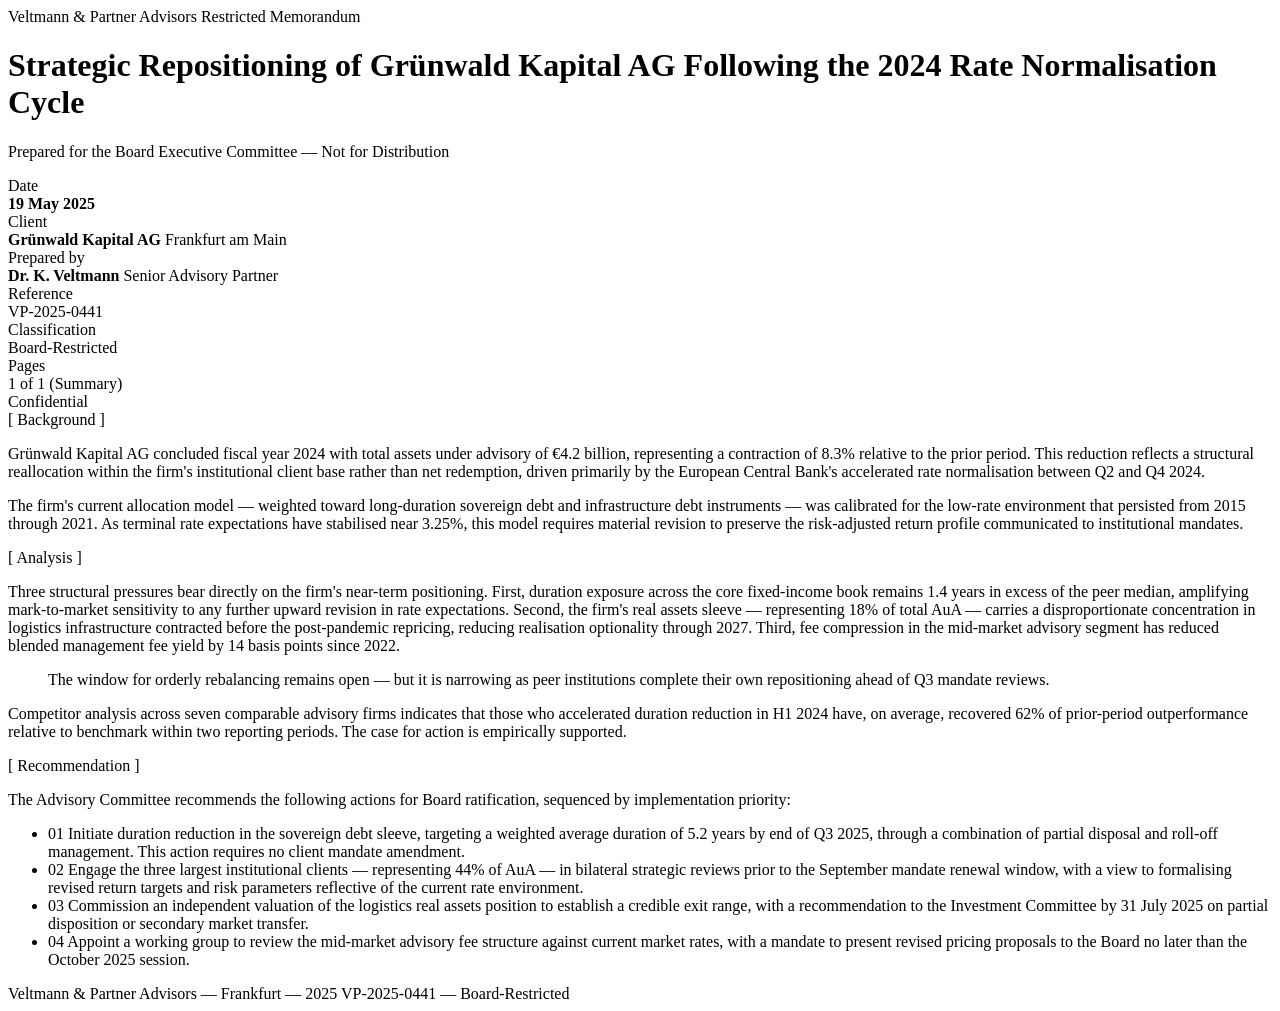
==== index.html @ 774fd605 "contend sample added" ====
<!doctype html>
<html lang="en">
  <head>
    <meta charset="UTF-8" />
    <meta name="viewport" content="width=device-width, initial-scale=1.0" />
    <title>Memorandum — Veltmann & Partner</title>
    <link rel="preconnect" href="https://fonts.googleapis.com" />
    <link rel="preconnect" href="https://fonts.gstatic.com" crossorigin />
    <link
      href="https://fonts.googleapis.com/css2?family=Playfair+Display:wght@400;500&family=Inter:wght@300;400;500&display=swap"
      rel="stylesheet"
    />
    <link rel="stylesheet" href="style.css" />
  </head>
  <body>
    <header>
      <span>Veltmann &amp; Partner Advisors</span>
      <span>Restricted Memorandum</span>
    </header>

    <div class="title-block">
      <h1>
        Strategic Repositioning of Grünwald Kapital AG Following the 2024 Rate
        Normalisation Cycle
      </h1>
      <p class="subtitle">
        Prepared for the Board Executive Committee &mdash; Not for Distribution
      </p>
    </div>

    <div class="body">
      <aside>
        <div class="meta">
          <div class="meta-label">Date</div>
          <div class="meta-value"><strong>19 May 2025</strong></div>
        </div>
        <div class="meta">
          <div class="meta-label">Client</div>
          <div class="meta-value">
            <strong>Grünwald Kapital AG</strong>
            Frankfurt am Main
          </div>
        </div>
        <div class="meta">
          <div class="meta-label">Prepared by</div>
          <div class="meta-value">
            <strong>Dr. K. Veltmann</strong>
            Senior Advisory Partner
          </div>
        </div>
        <div class="meta">
          <div class="meta-label">Reference</div>
          <div class="meta-value">VP-2025-0441</div>
        </div>
        <div class="meta">
          <div class="meta-label">Classification</div>
          <div class="meta-value">Board-Restricted</div>
        </div>
        <div class="meta">
          <div class="meta-label">Pages</div>
          <div class="meta-value">1 of 1 (Summary)</div>
        </div>
        <div class="badge">Confidential</div>
      </aside>

      <main>
        <div class="section">
          <div class="section-title">[ Background ]</div>
          <p>
            Grünwald Kapital AG concluded fiscal year 2024 with total assets
            under advisory of €4.2 billion, representing a contraction of 8.3%
            relative to the prior period. This reduction reflects a structural
            reallocation within the firm's institutional client base rather than
            net redemption, driven primarily by the European Central Bank's
            accelerated rate normalisation between Q2 and Q4 2024.
          </p>
          <p>
            The firm's current allocation model — weighted toward long-duration
            sovereign debt and infrastructure debt instruments — was calibrated
            for the low-rate environment that persisted from 2015 through 2021.
            As terminal rate expectations have stabilised near 3.25%, this model
            requires material revision to preserve the risk-adjusted return
            profile communicated to institutional mandates.
          </p>
        </div>

        <div class="section">
          <div class="section-title">[ Analysis ]</div>
          <p>
            Three structural pressures bear directly on the firm's near-term
            positioning. First, duration exposure across the core fixed-income
            book remains 1.4 years in excess of the peer median, amplifying
            mark-to-market sensitivity to any further upward revision in rate
            expectations. Second, the firm's real assets sleeve — representing
            18% of total AuA — carries a disproportionate concentration in
            logistics infrastructure contracted before the post-pandemic
            repricing, reducing realisation optionality through 2027. Third, fee
            compression in the mid-market advisory segment has reduced blended
            management fee yield by 14 basis points since 2022.
          </p>
          <blockquote>
            The window for orderly rebalancing remains open — but it is
            narrowing as peer institutions complete their own repositioning
            ahead of Q3 mandate reviews.
          </blockquote>
          <p>
            Competitor analysis across seven comparable advisory firms indicates
            that those who accelerated duration reduction in H1 2024 have, on
            average, recovered 62% of prior-period outperformance relative to
            benchmark within two reporting periods. The case for action is
            empirically supported.
          </p>
        </div>

        <div class="section">
          <div class="section-title">[ Recommendation ]</div>
          <p>
            The Advisory Committee recommends the following actions for Board
            ratification, sequenced by implementation priority:
          </p>
          <ul>
            <li>
              <span class="num">01</span>
              <span
                >Initiate duration reduction in the sovereign debt sleeve,
                targeting a weighted average duration of 5.2 years by end of Q3
                2025, through a combination of partial disposal and roll-off
                management. This action requires no client mandate
                amendment.</span
              >
            </li>
            <li>
              <span class="num">02</span>
              <span
                >Engage the three largest institutional clients — representing
                44% of AuA — in bilateral strategic reviews prior to the
                September mandate renewal window, with a view to formalising
                revised return targets and risk parameters reflective of the
                current rate environment.</span
              >
            </li>
            <li>
              <span class="num">03</span>
              <span
                >Commission an independent valuation of the logistics real
                assets position to establish a credible exit range, with a
                recommendation to the Investment Committee by 31 July 2025 on
                partial disposition or secondary market transfer.</span
              >
            </li>
            <li>
              <span class="num">04</span>
              <span
                >Appoint a working group to review the mid-market advisory fee
                structure against current market rates, with a mandate to
                present revised pricing proposals to the Board no later than the
                October 2025 session.</span
              >
            </li>
          </ul>
        </div>
      </main>
    </div>

    <footer>
      <span
        >Veltmann &amp; Partner Advisors &mdash; Frankfurt &mdash; 2025</span
      >
      <span>VP-2025-0441 &mdash; Board-Restricted</span>
    </footer>
  </body>
</html>
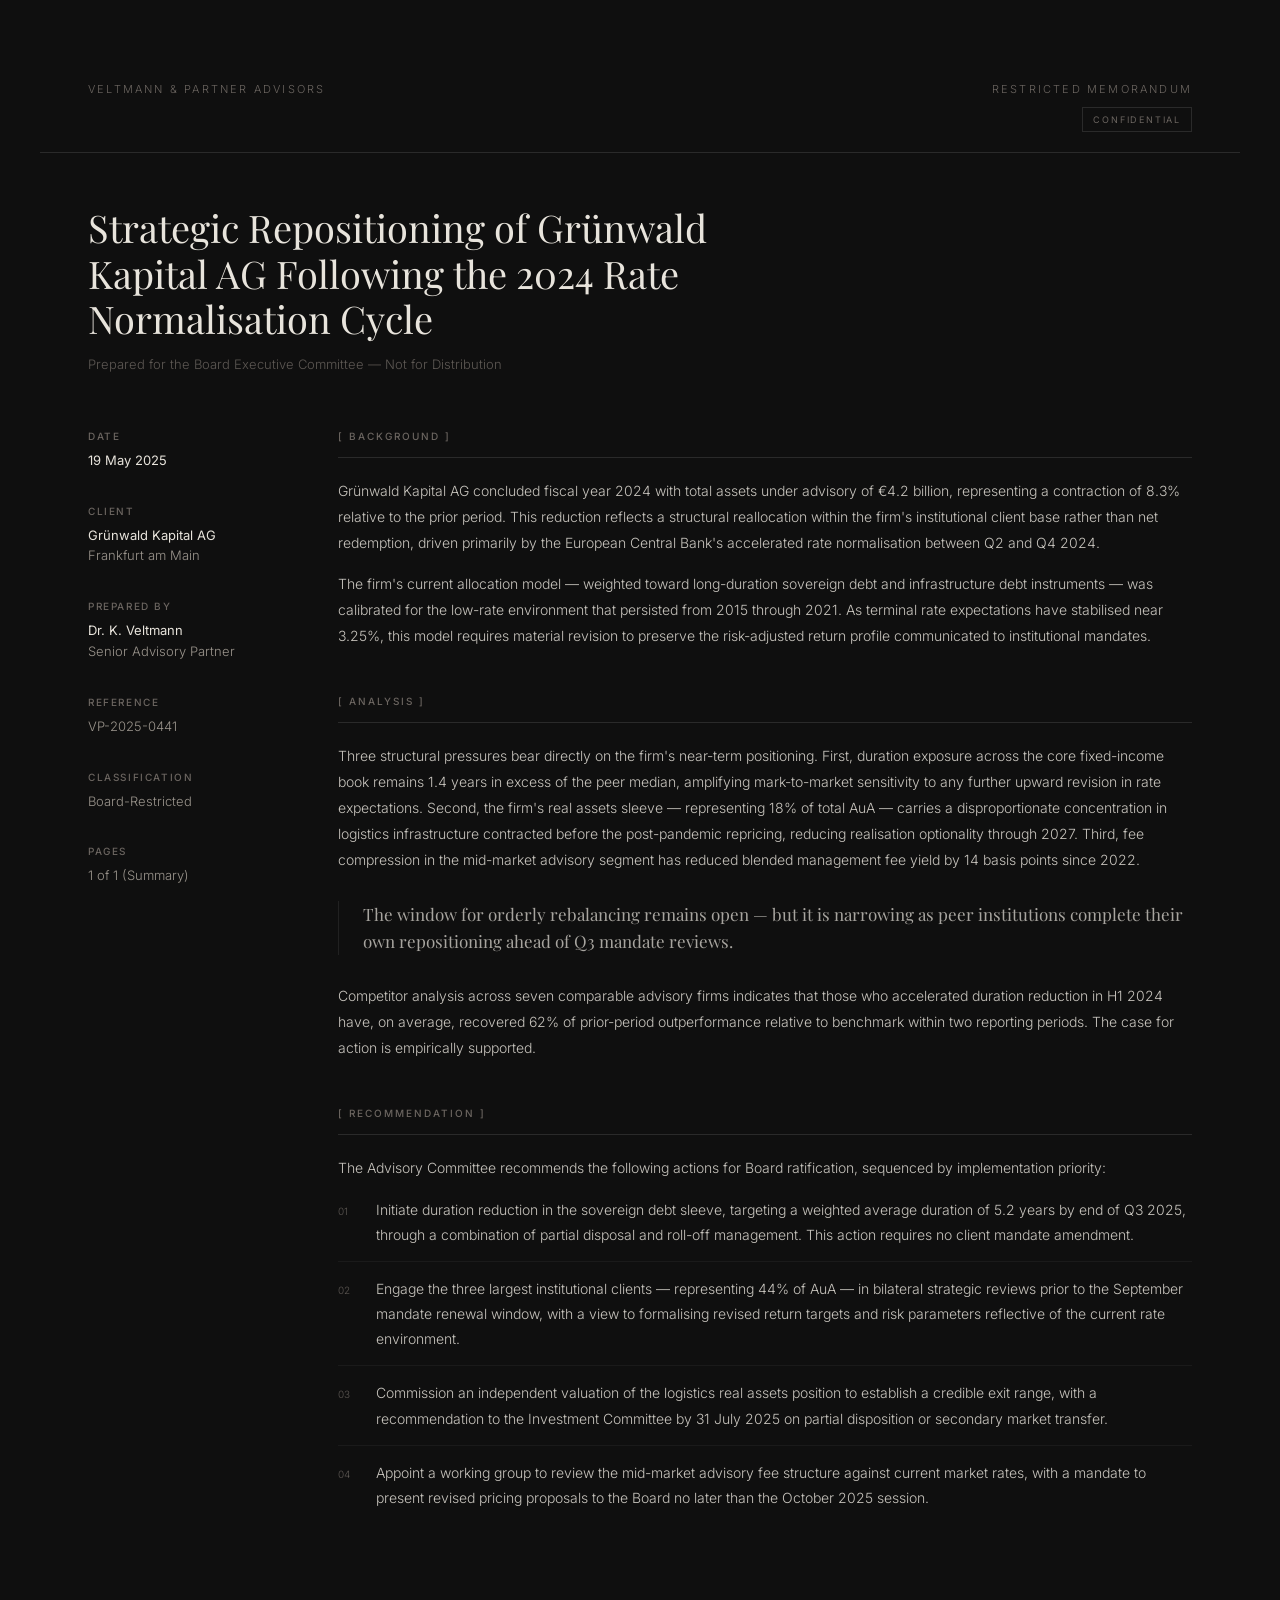
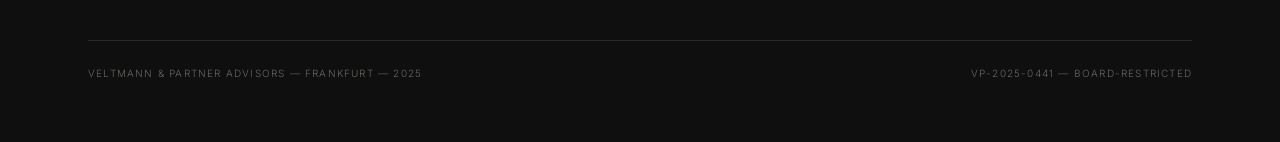
==== commit f05a63ba: "confidential badge in moved to header. placed correctly" ====
--- a/index.html
+++ b/index.html
@@ -15,7 +15,10 @@
   <body>
     <header>
       <span>Veltmann &amp; Partner Advisors</span>
-      <span>Restricted Memorandum</span>
+      <div class="header-right">
+        <span>Restricted Memorandum</span>
+        <div class="badge">Confidential</div>
+      </div>
     </header>
 
     <div class="title-block">
@@ -60,7 +63,6 @@
           <div class="meta-label">Pages</div>
           <div class="meta-value">1 of 1 (Summary)</div>
         </div>
-        <div class="badge">Confidential</div>
       </aside>
 
       <main>
--- a/style.css
+++ b/style.css
@@ -0,0 +1,199 @@
+*, *::before, *::after {
+  box-sizing: border-box;
+  margin: 0;
+  padding: 0;
+}
+
+html {
+  background: #0f0f0f;
+  color: #e8e4dc;
+  font-family: 'Inter', sans-serif;
+  font-size: 15px;
+  line-height: 1.7;
+}
+
+body {
+  max-width: 1200px;
+  margin: 0 auto;
+  padding: 60px 48px;
+}
+
+header {
+  position: sticky;
+  top: 0;
+  background: #0f0f0f;
+  z-index: 10;
+  display: flex;
+  justify-content: space-between;
+  border-bottom: 1px solid #2a2a2a;
+  padding: 20px 48px;       
+  margin: 0 -48px;          
+  margin-bottom: 52px;
+  
+}
+
+header span {
+  font-size: 11px;
+  font-weight: 300;
+  letter-spacing: 0.2em;
+  text-transform: uppercase;
+  color: #6b6560;
+}
+
+.header-right {
+  display: flex;
+  flex-direction: column;
+  align-items: flex-end;
+  gap: 8px;
+}
+
+.title-block {
+  margin-top: 28px;
+  margin-bottom: 52px;
+}
+
+h1 {
+  font-family: 'Playfair Display', serif;
+  font-size: 38px;
+  font-weight: 400;
+  line-height: 1.2;
+  max-width: 680px;
+  margin-bottom: 10px;
+}
+
+.subtitle {
+  font-size: 13px;
+  font-weight: 300;
+  color: #6b6560;
+}
+
+.body {
+  display: grid;
+  grid-template-columns: 190px 1fr;
+  gap: 0 60px;
+}
+
+aside .meta {
+  margin-bottom: 32px;
+}
+
+aside .meta-label {
+  font-size: 10px;
+  font-weight: 500;
+  letter-spacing: 0.16em;
+  text-transform: uppercase;
+  color: #6b6560;
+  margin-bottom: 5px;
+}
+
+aside .meta-value {
+  font-size: 13px;
+  font-weight: 300;
+  color: #9a948c;
+  line-height: 1.6;
+}
+
+aside .meta-value strong {
+  display: block;
+  font-weight: 400;
+  color: #e8e4dc;
+}
+
+.badge {
+  display: inline-block;
+  border: 1px solid #2a2a2a;
+  color: #6b6560;
+  font-size: 9px;
+  letter-spacing: 0.2em;
+  text-transform: uppercase;
+  padding: 4px 10px;
+}
+
+.section {
+  margin-bottom: 44px;
+}
+
+.section-title {
+  font-size: 10px;
+  font-weight: 500;
+  letter-spacing: 0.2em;
+  text-transform: uppercase;
+  color: #6b6560;
+  border-bottom: 1px solid #2a2a2a;
+  padding-bottom: 12px;
+  margin-bottom: 20px;
+}
+
+p {
+  font-size: 14px;
+  font-weight: 300;
+  line-height: 1.85;
+  color: #e8e4dc;
+  opacity: 0.85;
+  margin-bottom: 16px;
+}
+
+p:last-child {
+  margin-bottom: 0;
+}
+
+blockquote {
+  border-left: 1px solid #2a2a2a;
+  padding-left: 24px;
+  margin: 28px 0;
+  font-family: 'Playfair Display', serif;
+  font-size: 17px;
+  line-height: 1.6;
+  opacity: 0.7;
+}
+
+ul {
+  list-style: none;
+  margin-top: 4px;
+}
+
+ul li {
+  display: grid;
+  grid-template-columns: 24px 1fr;
+  gap: 0 14px;
+  font-size: 14px;
+  font-weight: 300;
+  line-height: 1.8;
+  opacity: 0.85;
+  padding-bottom: 14px;
+  margin-bottom: 14px;
+  border-bottom: 1px solid #1c1c1c;
+}
+
+ul li:last-child {
+  border-bottom: none;
+}
+
+ul li .num {
+  font-size: 10px;
+  color: #6b6560;
+  padding-top: 5px;
+}
+
+footer {
+  margin-top: 72px;
+  padding-top: 24px;
+  border-top: 1px solid #2a2a2a;
+  display: flex;
+  justify-content: space-between;
+}
+
+footer span {
+  font-size: 10px;
+  font-weight: 300;
+  letter-spacing: 0.12em;
+  text-transform: uppercase;
+  color: #6b6560;
+}
+
+@media (max-width: 680px) {
+  body { padding: 32px 20px; }
+  .body { grid-template-columns: 1fr; }
+  aside { margin-bottom: 40px; }
+  h1 { font-size: 28px; }
+}
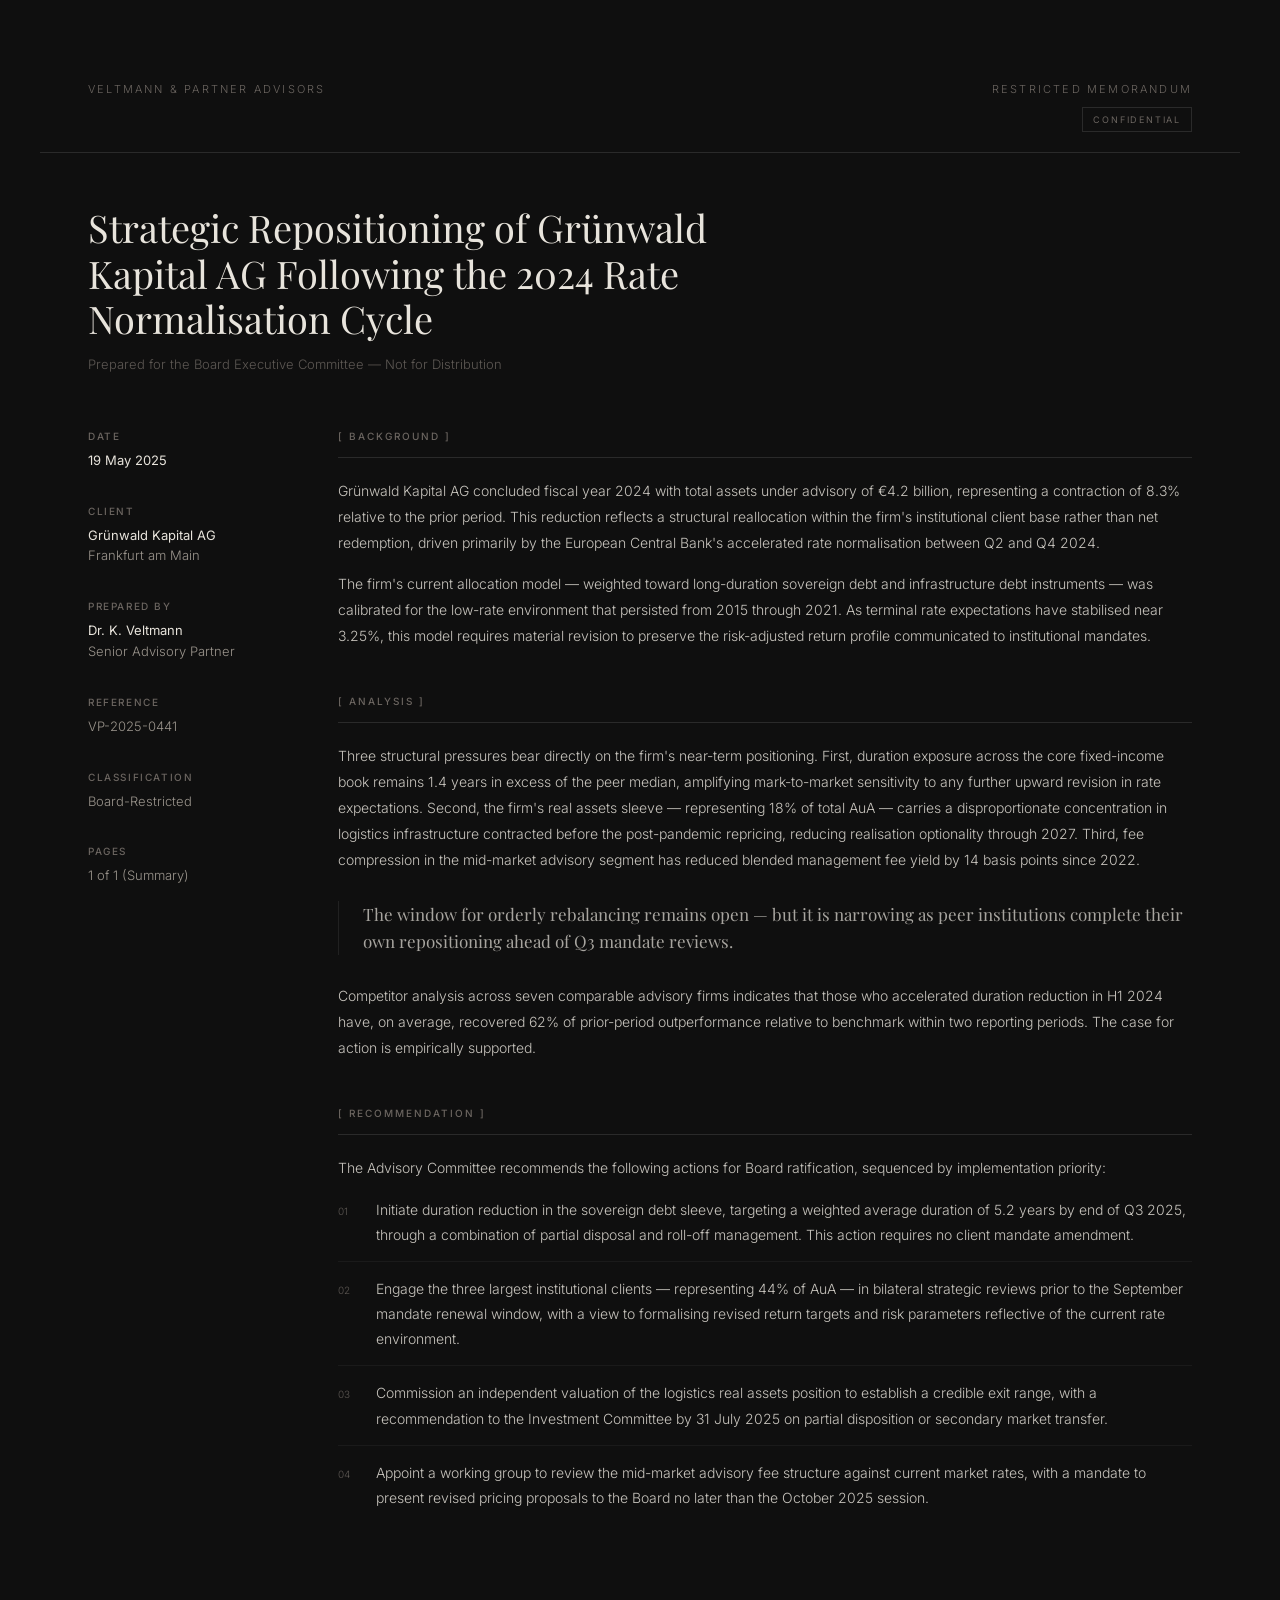
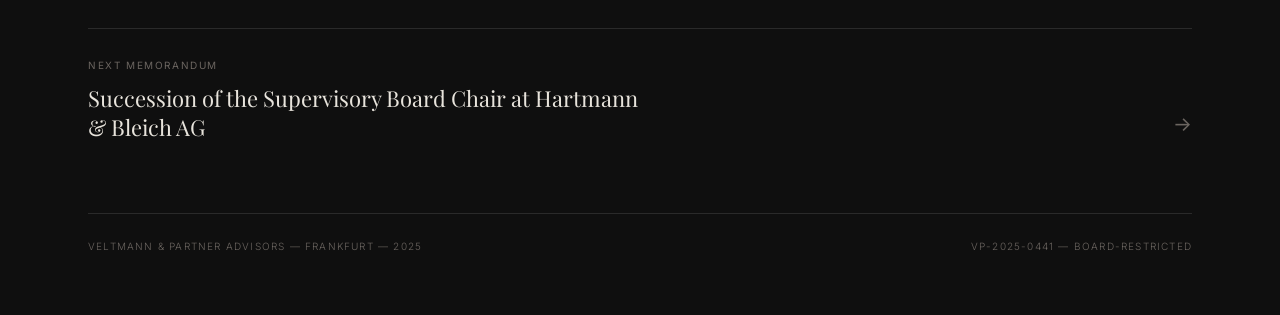
==== commit 3ccfdd3e: "added second bride to index" ====
--- a/index.html
+++ b/index.html
@@ -164,6 +164,19 @@
       </main>
     </div>
 
+    <div class="next-memo">
+      <a href="succession.html">
+        <div>
+          <div class="next-label">Next Memorandum</div>
+          <h2>
+            Succession of the Supervisory Board Chair at Hartmann &amp; Bleich
+            AG
+          </h2>
+        </div>
+        <span class="arrow">→</span>
+      </a>
+    </div>
+
     <footer>
       <span
         >Veltmann &amp; Partner Advisors &mdash; Frankfurt &mdash; 2025</span
--- a/style.css
+++ b/style.css
@@ -190,6 +190,51 @@
   text-transform: uppercase;
   color: #6b6560;
 }
+.header-right {
+  display: flex;
+  flex-direction: column;
+  align-items: flex-end;
+  gap: 8px;
+}
+
+.next-memo {
+  margin-top: 60px;
+  padding-top: 28px;
+  border-top: 1px solid #2a2a2a;
+}
+
+.next-memo a {
+  text-decoration: none;
+  color: inherit;
+  display: flex;
+  justify-content: space-between;
+  align-items: flex-end;
+}
+
+.next-memo a:hover h2 {
+  opacity: 0.7;
+}
+
+.next-memo .next-label {
+  font-size: 10px;
+  letter-spacing: 0.16em;
+  text-transform: uppercase;
+  color: #6b6560;
+  margin-bottom: 10px;
+}
+
+.next-memo h2 {
+  font-family: 'Playfair Display', serif;
+  font-size: 22px;
+  font-weight: 400;
+  max-width: 560px;
+  line-height: 1.3;
+}
+
+.next-memo .arrow {
+  font-size: 20px;
+  color: #6b6560;
+}
 
 @media (max-width: 680px) {
   body { padding: 32px 20px; }
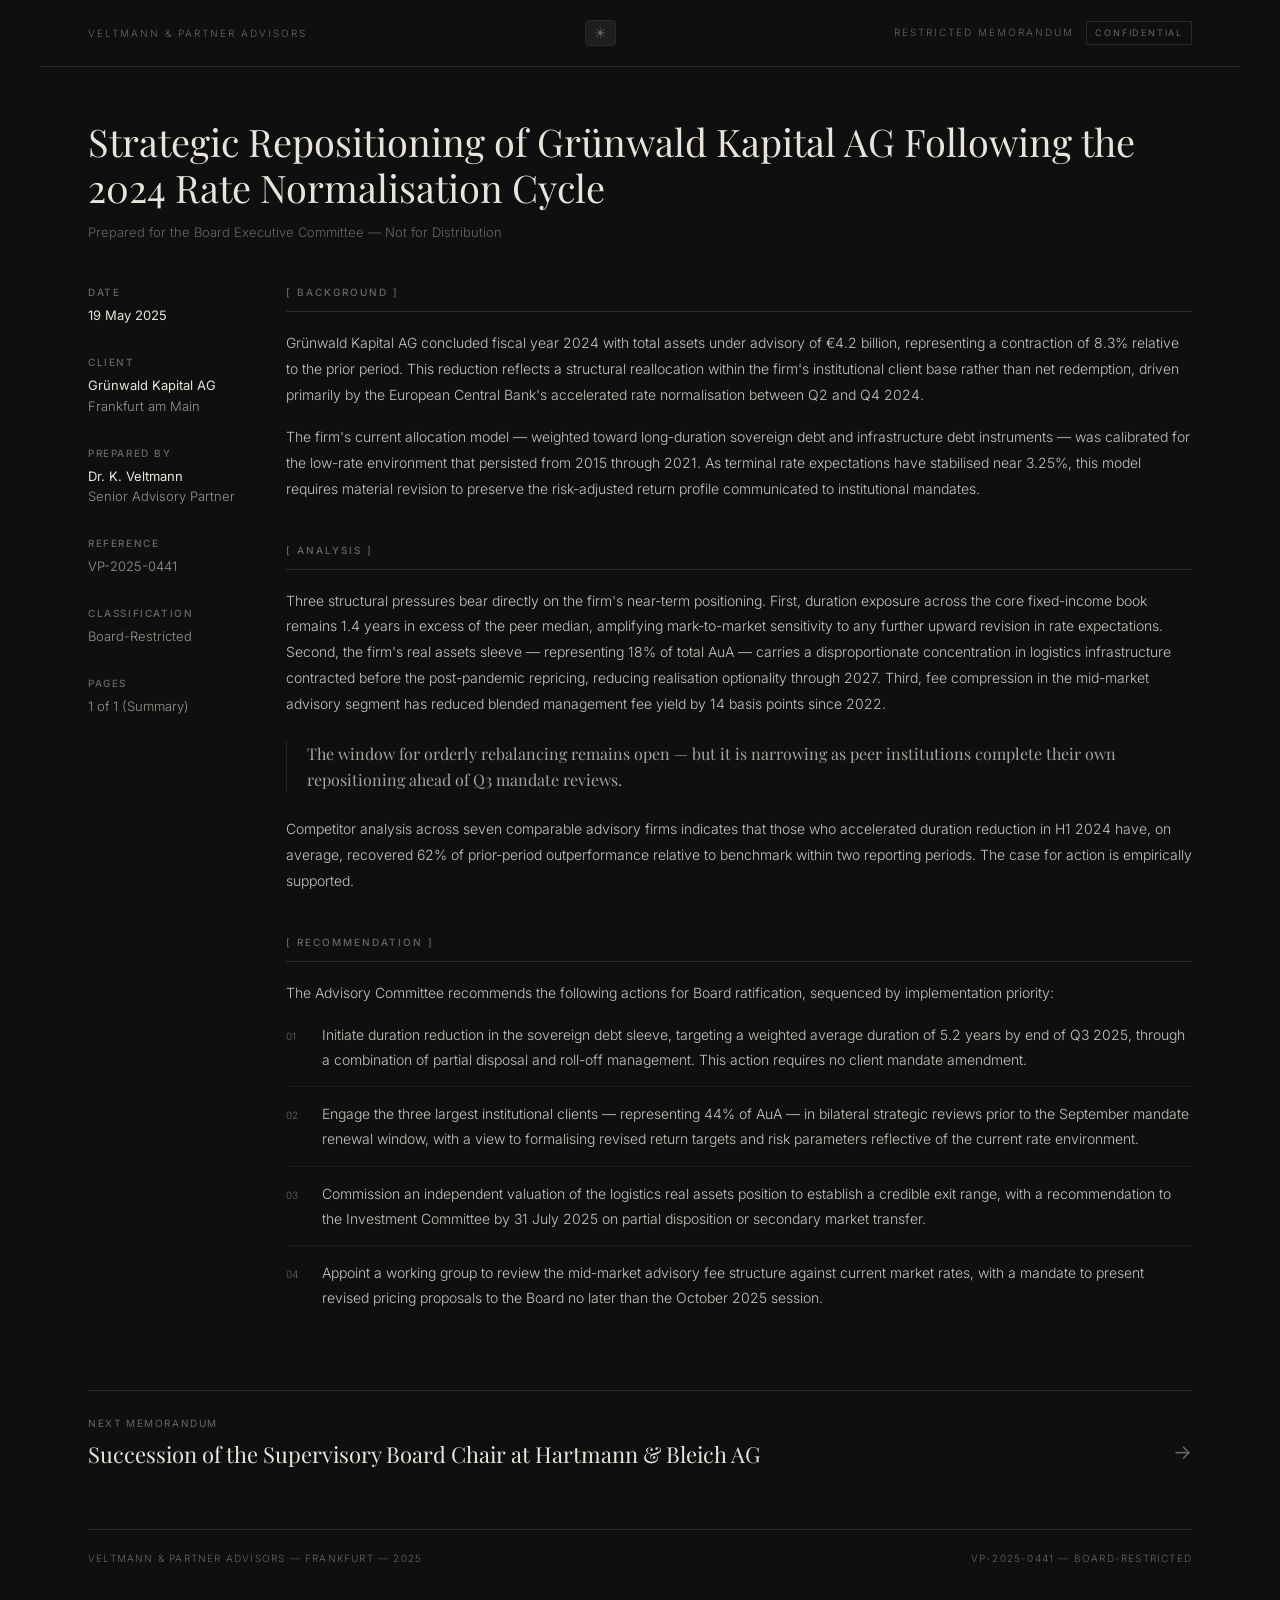
==== commit 11d7b982: "mobile responsive and light mode added" ====
--- a/index.html
+++ b/index.html
@@ -15,6 +15,7 @@
   <body>
     <header>
       <span>Veltmann &amp; Partner Advisors</span>
+      <button class="theme-toggle" id="toggle" aria-label="Toggle theme">☀︎</button>
       <div class="header-right">
         <span>Restricted Memorandum</span>
         <div class="badge">Confidential</div>
@@ -183,5 +184,18 @@
       >
       <span>VP-2025-0441 &mdash; Board-Restricted</span>
     </footer>
-  </body>
-</html>
+    <script>
+    const toggle = document.getElementById("toggle");
+    const root = document.documentElement;
+    const saved = localStorage.getItem("theme") || "dark";
+    root.dataset.theme = saved;
+    toggle.textContent = saved === "light" ? "☽" : "☀︎";
+    toggle.addEventListener("click", () => {
+      const next = root.dataset.theme === "light" ? "dark" : "light";
+      root.dataset.theme = next;
+      toggle.textContent = next === "light" ? "☽" : "☀︎";
+      localStorage.setItem("theme", next);
+    });
+  </script>
+</body>
+</html>
--- a/style.css
+++ b/style.css
@@ -1,80 +1,147 @@
-*, *::before, *::after {
+/* ─── Reset ─────────────────────────────────────────────────── */
+*,
+*::before,
+*::after {
   box-sizing: border-box;
   margin: 0;
   padding: 0;
 }
 
+/* ─── Tokens ─────────────────────────────────────────────────── */
+:root {
+  --bg: #0f0f0f;
+  --surface: #0f0f0f;
+  --text: #e8e4dc;
+  --muted: #6b6560;
+  --dim: #9a948c;
+  --rule: #2a2a2a;
+  --rule-soft: #1c1c1c;
+  --text-para: rgba(232, 228, 220, .85);
+  --toggle-bg: #1e1e1e;
+}
+
+[data-theme="light"] {
+  --bg: #f5f3ef;
+  --surface: #f5f3ef;
+  --text: #1a1816;
+  --muted: #7a7470;
+  --dim: #5a5450;
+  --rule: #d8d4cc;
+  --rule-soft: #e4e0d8;
+  --text-para: rgba(26, 24, 22, .82);
+  --toggle-bg: #e4e0d8;
+}
+
+/* ─── Base ───────────────────────────────────────────────────── */
 html {
-  background: #0f0f0f;
-  color: #e8e4dc;
+  background: var(--bg);
+  color: var(--text);
   font-family: 'Inter', sans-serif;
   font-size: 15px;
   line-height: 1.7;
+  transition: background .25s, color .25s;
 }
 
 body {
   max-width: 1200px;
   margin: 0 auto;
-  padding: 60px 48px;
-}
-
+  padding: 0 20px 60px;
+}
+
+/* ─── Header ─────────────────────────────────────────────────── */
 header {
   position: sticky;
   top: 0;
-  background: #0f0f0f;
+  background: var(--surface);
   z-index: 10;
   display: flex;
   justify-content: space-between;
-  border-bottom: 1px solid #2a2a2a;
-  padding: 20px 48px;       
-  margin: 0 -48px;          
-  margin-bottom: 52px;
-  
+  align-items: center;
+  border-bottom: 1px solid var(--rule);
+  padding: 16px 20px;
+  margin: 0 -20px 40px;
+  gap: 12px;
+  transition: background .25s, border-color .25s;
 }
 
 header span {
-  font-size: 11px;
+  font-size: 10px;
   font-weight: 300;
   letter-spacing: 0.2em;
   text-transform: uppercase;
-  color: #6b6560;
+  color: var(--muted);
+  white-space: nowrap;
 }
 
 .header-right {
   display: flex;
-  flex-direction: column;
-  align-items: flex-end;
-  gap: 8px;
-}
-
+  align-items: center;
+  gap: 12px;
+  flex-shrink: 0;
+}
+
+.badge {
+  display: inline-block;
+  border: 1px solid var(--rule);
+  color: var(--muted);
+  font-size: 9px;
+  letter-spacing: 0.2em;
+  text-transform: uppercase;
+  padding: 3px 8px;
+  white-space: nowrap;
+  transition: border-color .25s, color .25s;
+}
+
+/* ─── Theme toggle ───────────────────────────────────────────── */
+.theme-toggle {
+  background: var(--toggle-bg);
+  border: 1px solid var(--rule);
+  color: var(--muted);
+  cursor: pointer;
+  font-size: 14px;
+  line-height: 1;
+  padding: 5px 8px;
+  border-radius: 4px;
+  flex-shrink: 0;
+  transition: background .25s, border-color .25s;
+}
+
+.theme-toggle:hover {
+  color: var(--text);
+}
+
+/* ─── Title block ────────────────────────────────────────────── */
 .title-block {
-  margin-top: 28px;
-  margin-bottom: 52px;
+  margin-bottom: 40px;
 }
 
 h1 {
   font-family: 'Playfair Display', serif;
-  font-size: 38px;
+  font-size: clamp(24px, 5vw, 38px);
   font-weight: 400;
   line-height: 1.2;
-  max-width: 680px;
   margin-bottom: 10px;
+  color: var(--text);
 }
 
 .subtitle {
   font-size: 13px;
   font-weight: 300;
-  color: #6b6560;
-}
-
+  color: var(--muted);
+}
+
+/* ─── Body grid ──────────────────────────────────────────────── */
 .body {
   display: grid;
-  grid-template-columns: 190px 1fr;
-  gap: 0 60px;
-}
-
-aside .meta {
-  margin-bottom: 32px;
+  grid-template-columns: 1fr;
+  gap: 40px 0;
+}
+
+/* ─── Aside ──────────────────────────────────────────────────── */
+aside {
+  display: grid;
+  grid-template-columns: repeat(2, 1fr);
+  gap: 24px 32px;
 }
 
 aside .meta-label {
@@ -82,35 +149,31 @@
   font-weight: 500;
   letter-spacing: 0.16em;
   text-transform: uppercase;
-  color: #6b6560;
-  margin-bottom: 5px;
+  color: var(--muted);
+  margin-bottom: 4px;
 }
 
 aside .meta-value {
   font-size: 13px;
   font-weight: 300;
-  color: #9a948c;
+  color: var(--dim);
   line-height: 1.6;
+  transition: color .25s;
 }
 
 aside .meta-value strong {
   display: block;
   font-weight: 400;
-  color: #e8e4dc;
-}
-
-.badge {
-  display: inline-block;
-  border: 1px solid #2a2a2a;
-  color: #6b6560;
-  font-size: 9px;
-  letter-spacing: 0.2em;
-  text-transform: uppercase;
-  padding: 4px 10px;
-}
-
+  color: var(--text);
+}
+
+/* ─── Sections ───────────────────────────────────────────────── */
 .section {
-  margin-bottom: 44px;
+  margin-bottom: 40px;
+}
+
+.section:last-child {
+  margin-bottom: 0;
 }
 
 .section-title {
@@ -118,18 +181,18 @@
   font-weight: 500;
   letter-spacing: 0.2em;
   text-transform: uppercase;
-  color: #6b6560;
-  border-bottom: 1px solid #2a2a2a;
-  padding-bottom: 12px;
-  margin-bottom: 20px;
+  color: var(--muted);
+  border-bottom: 1px solid var(--rule);
+  padding-bottom: 10px;
+  margin-bottom: 18px;
+  transition: border-color .25s;
 }
 
 p {
   font-size: 14px;
   font-weight: 300;
   line-height: 1.85;
-  color: #e8e4dc;
-  opacity: 0.85;
+  color: var(--text-para);
   margin-bottom: 16px;
 }
 
@@ -138,15 +201,18 @@
 }
 
 blockquote {
-  border-left: 1px solid #2a2a2a;
-  padding-left: 24px;
-  margin: 28px 0;
+  border-left: 1px solid var(--rule);
+  padding-left: 20px;
+  margin: 24px 0;
   font-family: 'Playfair Display', serif;
-  font-size: 17px;
+  font-size: 16px;
   line-height: 1.6;
+  color: var(--text);
   opacity: 0.7;
-}
-
+  transition: border-color .25s;
+}
+
+/* ─── List (recommendations) ─────────────────────────────────── */
 ul {
   list-style: none;
   margin-top: 4px;
@@ -155,14 +221,15 @@
 ul li {
   display: grid;
   grid-template-columns: 24px 1fr;
-  gap: 0 14px;
+  gap: 0 12px;
   font-size: 14px;
   font-weight: 300;
   line-height: 1.8;
-  opacity: 0.85;
+  color: var(--text-para);
   padding-bottom: 14px;
   margin-bottom: 14px;
-  border-bottom: 1px solid #1c1c1c;
+  border-bottom: 1px solid var(--rule-soft);
+  transition: border-color .25s;
 }
 
 ul li:last-child {
@@ -171,36 +238,35 @@
 
 ul li .num {
   font-size: 10px;
-  color: #6b6560;
+  color: var(--muted);
   padding-top: 5px;
 }
 
-footer {
-  margin-top: 72px;
+/* ─── Back link ──────────────────────────────────────────────── */
+.back-link {
+  display: inline-block;
+  font-size: 10px;
+  font-weight: 400;
+  letter-spacing: 0.16em;
+  text-transform: uppercase;
+  color: var(--muted);
+  text-decoration: none;
+  margin-bottom: 36px;
+  border-bottom: 1px solid var(--rule);
+  padding-bottom: 2px;
+  transition: color .2s, border-color .25s;
+}
+
+.back-link:hover {
+  color: var(--text);
+}
+
+/* ─── Next memo ──────────────────────────────────────────────── */
+.next-memo {
+  margin-top: 52px;
   padding-top: 24px;
-  border-top: 1px solid #2a2a2a;
-  display: flex;
-  justify-content: space-between;
-}
-
-footer span {
-  font-size: 10px;
-  font-weight: 300;
-  letter-spacing: 0.12em;
-  text-transform: uppercase;
-  color: #6b6560;
-}
-.header-right {
-  display: flex;
-  flex-direction: column;
-  align-items: flex-end;
-  gap: 8px;
-}
-
-.next-memo {
-  margin-top: 60px;
-  padding-top: 28px;
-  border-top: 1px solid #2a2a2a;
+  border-top: 1px solid var(--rule);
+  transition: border-color .25s;
 }
 
 .next-memo a {
@@ -209,6 +275,7 @@
   display: flex;
   justify-content: space-between;
   align-items: flex-end;
+  gap: 16px;
 }
 
 .next-memo a:hover h2 {
@@ -219,26 +286,237 @@
   font-size: 10px;
   letter-spacing: 0.16em;
   text-transform: uppercase;
-  color: #6b6560;
-  margin-bottom: 10px;
+  color: var(--muted);
+  margin-bottom: 8px;
 }
 
 .next-memo h2 {
   font-family: 'Playfair Display', serif;
-  font-size: 22px;
+  font-size: clamp(18px, 3vw, 22px);
   font-weight: 400;
-  max-width: 560px;
   line-height: 1.3;
+  color: var(--text);
 }
 
 .next-memo .arrow {
   font-size: 20px;
-  color: #6b6560;
-}
-
-@media (max-width: 680px) {
-  body { padding: 32px 20px; }
-  .body { grid-template-columns: 1fr; }
-  aside { margin-bottom: 40px; }
-  h1 { font-size: 28px; }
+  color: var(--muted);
+  flex-shrink: 0;
+}
+
+/* ─── Footer ─────────────────────────────────────────────────── */
+footer {
+  margin-top: 60px;
+  padding-top: 20px;
+  border-top: 1px solid var(--rule);
+  display: flex;
+  flex-direction: column;
+  gap: 6px;
+  transition: border-color .25s;
+}
+
+footer span {
+  font-size: 10px;
+  font-weight: 300;
+  letter-spacing: 0.12em;
+  text-transform: uppercase;
+  color: var(--muted);
+}
+
+/* ─── Succession page specifics ──────────────────────────────── */
+.candidate {
+  border-top: 1px solid var(--rule);
+  padding: 24px 0;
+  transition: border-color .25s;
+}
+
+.candidate:last-child {
+  border-bottom: 1px solid var(--rule);
+}
+
+.candidate-name {
+  font-family: "Playfair Display", serif;
+  font-size: 20px;
+  font-weight: 400;
+  margin-bottom: 4px;
+  color: var(--text);
+}
+
+.candidate-title {
+  font-size: 11px;
+  font-weight: 300;
+  letter-spacing: 0.14em;
+  text-transform: uppercase;
+  color: var(--muted);
+  margin-bottom: 14px;
+}
+
+.candidate-meta {
+  display: flex;
+  flex-wrap: wrap;
+  gap: 20px 28px;
+  margin-bottom: 14px;
+}
+
+.candidate-meta span {
+  font-size: 11px;
+  font-weight: 300;
+  color: var(--muted);
+  letter-spacing: 0.08em;
+}
+
+.candidate-meta span strong {
+  display: block;
+  font-size: 13px;
+  font-weight: 400;
+  color: var(--text);
+  letter-spacing: 0;
+  margin-bottom: 2px;
+}
+
+.verdict {
+  display: inline-block;
+  font-size: 9px;
+  font-weight: 500;
+  letter-spacing: 0.2em;
+  text-transform: uppercase;
+  padding: 3px 10px;
+  margin-top: 12px;
+}
+
+.verdict.recommended {
+  border: 1px solid var(--text);
+  color: var(--text);
+}
+
+.verdict.reserve {
+  border: 1px solid var(--rule);
+  color: var(--muted);
+}
+
+.timeline {
+  margin-top: 4px;
+}
+
+.timeline-row {
+  display: grid;
+  grid-template-columns: 110px 1fr;
+  gap: 0 20px;
+  padding: 11px 0;
+  border-bottom: 1px solid var(--rule-soft);
+  font-size: 13px;
+  font-weight: 300;
+  color: var(--text-para);
+  transition: border-color .25s;
+}
+
+.timeline-row:last-child {
+  border-bottom: none;
+}
+
+.timeline-date {
+  color: var(--muted);
+  font-size: 11px;
+  letter-spacing: 0.06em;
+  padding-top: 2px;
+  white-space: nowrap;
+}
+
+.outgoing {
+  font-family: "Playfair Display", serif;
+  font-size: 18px;
+  font-style: italic;
+  color: var(--text);
+  opacity: 0.6;
+  margin-bottom: 16px;
+  line-height: 1.4;
+}
+
+/* ─── Tablet ─────────────────────────────────────────────────── */
+@media (min-width: 600px) {
+  body {
+    padding: 0 40px 72px;
+  }
+
+  header {
+    padding: 18px 40px;
+    margin: 0 -40px 48px;
+  }
+
+  aside {
+    grid-template-columns: repeat(3, 1fr);
+  }
+
+  footer {
+    flex-direction: row;
+    justify-content: space-between;
+  }
+}
+
+/* ─── Desktop ────────────────────────────────────────────────── */
+@media (min-width: 900px) {
+  body {
+    padding: 0 48px 80px;
+  }
+
+  header {
+    padding: 20px 48px;
+    margin: 0 -48px 52px;
+  }
+
+  .body {
+    grid-template-columns: 150px 1fr;
+    gap: 0 48px;
+  }
+
+  aside {
+    display: block;
+  }
+
+  aside .meta {
+    margin-bottom: 28px;
+  }
+}
+
+/* ─── Print ──────────────────────────────────────────────────── */
+@media print {
+  @page {
+    margin: 2cm 2.5cm;
+  }
+
+  :root {
+    --bg: #fff;
+    --surface: #fff;
+    --text: #000;
+    --muted: #444;
+    --dim: #333;
+    --rule: #ccc;
+    --rule-soft: #eee;
+    --text-para: #000;
+  }
+
+  header {
+    position: static;
+    padding: 0 0 16px;
+    margin: 0 0 32px;
+  }
+
+  body {
+    max-width: 100%;
+    padding: 0;
+  }
+
+  .next-memo,
+  .back-link,
+  .theme-toggle {
+    display: none;
+  }
+
+  footer {
+    margin-top: 40px;
+  }
+
+  blockquote {
+    break-inside: avoid;
+  }
 }
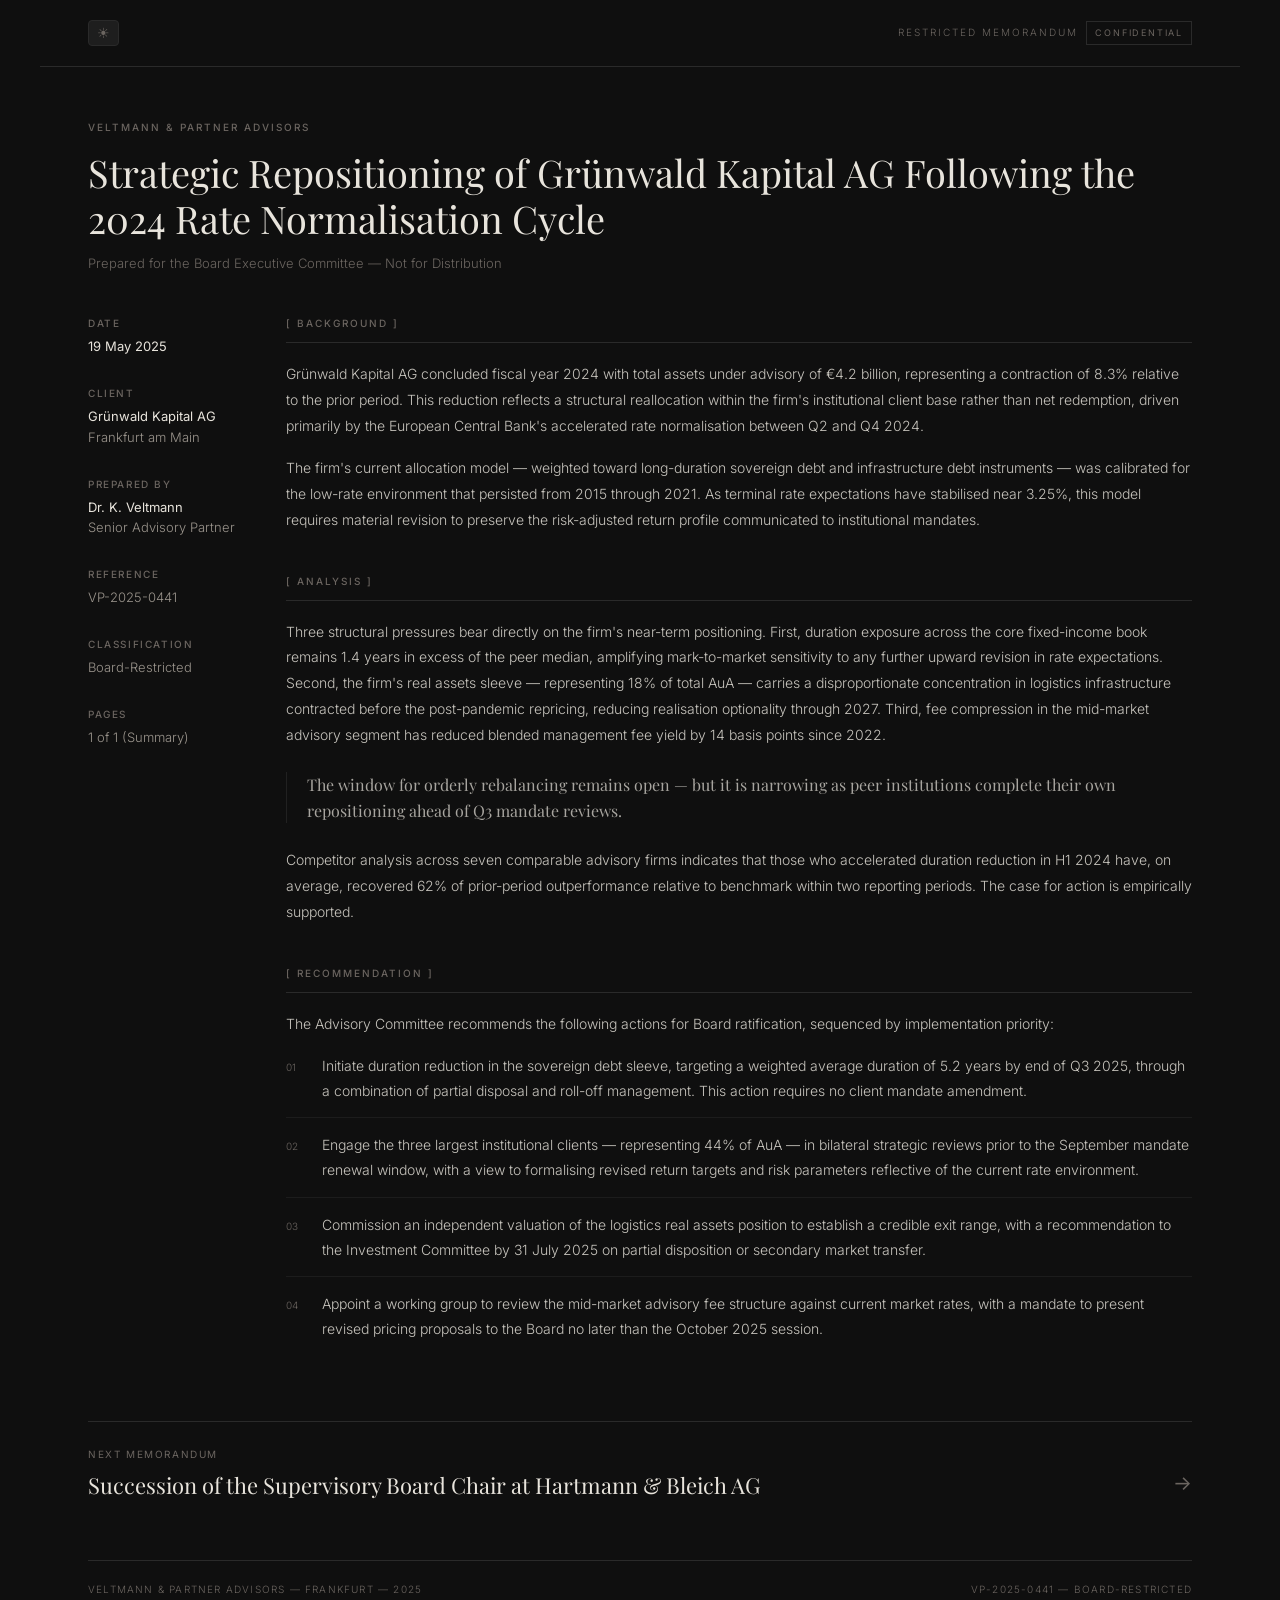
==== commit 48acfc1a: "nav title of the company name removed" ====
--- a/index.html
+++ b/index.html
@@ -14,8 +14,9 @@
   </head>
   <body>
     <header>
-      <span>Veltmann &amp; Partner Advisors</span>
-      <button class="theme-toggle" id="toggle" aria-label="Toggle theme">☀︎</button>
+      <button class="theme-toggle" id="toggle" aria-label="Toggle theme">
+        ☀︎
+      </button>
       <div class="header-right">
         <span>Restricted Memorandum</span>
         <div class="badge">Confidential</div>
@@ -23,6 +24,7 @@
     </header>
 
     <div class="title-block">
+      <div class="firm-name">Veltmann &amp; Partner Advisors</div>
       <h1>
         Strategic Repositioning of Grünwald Kapital AG Following the 2024 Rate
         Normalisation Cycle
@@ -185,17 +187,17 @@
       <span>VP-2025-0441 &mdash; Board-Restricted</span>
     </footer>
     <script>
-    const toggle = document.getElementById("toggle");
-    const root = document.documentElement;
-    const saved = localStorage.getItem("theme") || "dark";
-    root.dataset.theme = saved;
-    toggle.textContent = saved === "light" ? "☽" : "☀︎";
-    toggle.addEventListener("click", () => {
-      const next = root.dataset.theme === "light" ? "dark" : "light";
-      root.dataset.theme = next;
-      toggle.textContent = next === "light" ? "☽" : "☀︎";
-      localStorage.setItem("theme", next);
-    });
-  </script>
-</body>
-</html>+      const toggle = document.getElementById("toggle");
+      const root = document.documentElement;
+      const saved = localStorage.getItem("theme") || "dark";
+      root.dataset.theme = saved;
+      toggle.textContent = saved === "light" ? "☽" : "☀︎";
+      toggle.addEventListener("click", () => {
+        const next = root.dataset.theme === "light" ? "dark" : "light";
+        root.dataset.theme = next;
+        toggle.textContent = next === "light" ? "☽" : "☀︎";
+        localStorage.setItem("theme", next);
+      });
+    </script>
+  </body>
+</html>
--- a/style.css
+++ b/style.css
@@ -1,38 +1,31 @@
-/* ─── Reset ─────────────────────────────────────────────────── */
-*,
-*::before,
-*::after {
+*, *::before, *::after {
   box-sizing: border-box;
   margin: 0;
   padding: 0;
 }
 
-/* ─── Tokens ─────────────────────────────────────────────────── */
 :root {
   --bg: #0f0f0f;
-  --surface: #0f0f0f;
   --text: #e8e4dc;
   --muted: #6b6560;
   --dim: #9a948c;
   --rule: #2a2a2a;
-  --rule-soft: #1c1c1c;
-  --text-para: rgba(232, 228, 220, .85);
+  --faint: #1c1c1c;
+  --para: rgba(232,228,220,.85);
   --toggle-bg: #1e1e1e;
 }
 
 [data-theme="light"] {
   --bg: #f5f3ef;
-  --surface: #f5f3ef;
   --text: #1a1816;
   --muted: #7a7470;
   --dim: #5a5450;
   --rule: #d8d4cc;
-  --rule-soft: #e4e0d8;
-  --text-para: rgba(26, 24, 22, .82);
+  --faint: #e4e0d8;
+  --para: rgba(26,24,22,.82);
   --toggle-bg: #e4e0d8;
 }
 
-/* ─── Base ───────────────────────────────────────────────────── */
 html {
   background: var(--bg);
   color: var(--text);
@@ -48,40 +41,41 @@
   padding: 0 20px 60px;
 }
 
-/* ─── Header ─────────────────────────────────────────────────── */
+/* header */
+
 header {
   position: sticky;
   top: 0;
-  background: var(--surface);
+  background: var(--bg);
   z-index: 10;
   display: flex;
   justify-content: space-between;
   align-items: center;
   border-bottom: 1px solid var(--rule);
-  padding: 16px 20px;
+  padding: 12px 20px;
   margin: 0 -20px 40px;
-  gap: 12px;
+  gap: 8px;
   transition: background .25s, border-color .25s;
-}
-
-header span {
-  font-size: 10px;
-  font-weight: 300;
-  letter-spacing: 0.2em;
-  text-transform: uppercase;
-  color: var(--muted);
-  white-space: nowrap;
+  min-width: 0;
 }
 
 .header-right {
   display: flex;
   align-items: center;
-  gap: 12px;
+  gap: 8px;
   flex-shrink: 0;
 }
 
+.header-right > span {
+  font-size: 10px;
+  font-weight: 300;
+  letter-spacing: 0.2em;
+  text-transform: uppercase;
+  color: var(--muted);
+  white-space: nowrap;
+}
+
 .badge {
-  display: inline-block;
   border: 1px solid var(--rule);
   color: var(--muted);
   font-size: 9px;
@@ -89,10 +83,8 @@
   text-transform: uppercase;
   padding: 3px 8px;
   white-space: nowrap;
-  transition: border-color .25s, color .25s;
-}
-
-/* ─── Theme toggle ───────────────────────────────────────────── */
+}
+
 .theme-toggle {
   background: var(--toggle-bg);
   border: 1px solid var(--rule);
@@ -110,7 +102,10 @@
   color: var(--text);
 }
 
-/* ─── Title block ────────────────────────────────────────────── */
+
+
+/* title */
+
 .title-block {
   margin-bottom: 40px;
 }
@@ -121,7 +116,6 @@
   font-weight: 400;
   line-height: 1.2;
   margin-bottom: 10px;
-  color: var(--text);
 }
 
 .subtitle {
@@ -130,18 +124,27 @@
   color: var(--muted);
 }
 
-/* ─── Body grid ──────────────────────────────────────────────── */
+.firm-name {
+  font-size: 10px;
+  font-weight: 500;
+  letter-spacing: 0.2em;
+  text-transform: uppercase;
+  color: var(--muted);
+  margin-bottom: 14px;
+}
+
+/* layout */
+
 .body {
   display: grid;
   grid-template-columns: 1fr;
   gap: 40px 0;
 }
 
-/* ─── Aside ──────────────────────────────────────────────────── */
 aside {
   display: grid;
   grid-template-columns: repeat(2, 1fr);
-  gap: 24px 32px;
+  gap: 20px 24px;
 }
 
 aside .meta-label {
@@ -158,7 +161,6 @@
   font-weight: 300;
   color: var(--dim);
   line-height: 1.6;
-  transition: color .25s;
 }
 
 aside .meta-value strong {
@@ -167,7 +169,8 @@
   color: var(--text);
 }
 
-/* ─── Sections ───────────────────────────────────────────────── */
+/* sections */
+
 .section {
   margin-bottom: 40px;
 }
@@ -185,14 +188,13 @@
   border-bottom: 1px solid var(--rule);
   padding-bottom: 10px;
   margin-bottom: 18px;
-  transition: border-color .25s;
 }
 
 p {
   font-size: 14px;
   font-weight: 300;
   line-height: 1.85;
-  color: var(--text-para);
+  color: var(--para);
   margin-bottom: 16px;
 }
 
@@ -207,12 +209,9 @@
   font-family: 'Playfair Display', serif;
   font-size: 16px;
   line-height: 1.6;
-  color: var(--text);
   opacity: 0.7;
-  transition: border-color .25s;
-}
-
-/* ─── List (recommendations) ─────────────────────────────────── */
+}
+
 ul {
   list-style: none;
   margin-top: 4px;
@@ -225,11 +224,10 @@
   font-size: 14px;
   font-weight: 300;
   line-height: 1.8;
-  color: var(--text-para);
+  color: var(--para);
   padding-bottom: 14px;
   margin-bottom: 14px;
-  border-bottom: 1px solid var(--rule-soft);
-  transition: border-color .25s;
+  border-bottom: 1px solid var(--faint);
 }
 
 ul li:last-child {
@@ -242,11 +240,11 @@
   padding-top: 5px;
 }
 
-/* ─── Back link ──────────────────────────────────────────────── */
+/* nav links */
+
 .back-link {
   display: inline-block;
   font-size: 10px;
-  font-weight: 400;
   letter-spacing: 0.16em;
   text-transform: uppercase;
   color: var(--muted);
@@ -254,19 +252,17 @@
   margin-bottom: 36px;
   border-bottom: 1px solid var(--rule);
   padding-bottom: 2px;
-  transition: color .2s, border-color .25s;
+  transition: color .2s;
 }
 
 .back-link:hover {
   color: var(--text);
 }
 
-/* ─── Next memo ──────────────────────────────────────────────── */
 .next-memo {
   margin-top: 52px;
   padding-top: 24px;
   border-top: 1px solid var(--rule);
-  transition: border-color .25s;
 }
 
 .next-memo a {
@@ -276,6 +272,7 @@
   justify-content: space-between;
   align-items: flex-end;
   gap: 16px;
+  flex-wrap: wrap;
 }
 
 .next-memo a:hover h2 {
@@ -295,7 +292,6 @@
   font-size: clamp(18px, 3vw, 22px);
   font-weight: 400;
   line-height: 1.3;
-  color: var(--text);
 }
 
 .next-memo .arrow {
@@ -304,7 +300,6 @@
   flex-shrink: 0;
 }
 
-/* ─── Footer ─────────────────────────────────────────────────── */
 footer {
   margin-top: 60px;
   padding-top: 20px;
@@ -312,7 +307,6 @@
   display: flex;
   flex-direction: column;
   gap: 6px;
-  transition: border-color .25s;
 }
 
 footer span {
@@ -323,11 +317,11 @@
   color: var(--muted);
 }
 
-/* ─── Succession page specifics ──────────────────────────────── */
+/* succession page */
+
 .candidate {
   border-top: 1px solid var(--rule);
   padding: 24px 0;
-  transition: border-color .25s;
 }
 
 .candidate:last-child {
@@ -339,7 +333,6 @@
   font-size: 20px;
   font-weight: 400;
   margin-bottom: 4px;
-  color: var(--text);
 }
 
 .candidate-title {
@@ -403,16 +396,13 @@
   grid-template-columns: 110px 1fr;
   gap: 0 20px;
   padding: 11px 0;
-  border-bottom: 1px solid var(--rule-soft);
+  border-bottom: 1px solid var(--faint);
   font-size: 13px;
   font-weight: 300;
-  color: var(--text-para);
-  transition: border-color .25s;
-}
-
-.timeline-row:last-child {
-  border-bottom: none;
-}
+  color: var(--para);
+}
+
+.timeline-row:last-child { border-bottom: none; }
 
 .timeline-date {
   color: var(--muted);
@@ -426,17 +416,28 @@
   font-family: "Playfair Display", serif;
   font-size: 18px;
   font-style: italic;
-  color: var(--text);
   opacity: 0.6;
   margin-bottom: 16px;
   line-height: 1.4;
 }
 
-/* ─── Tablet ─────────────────────────────────────────────────── */
+/* accessibility */
+
+:focus-visible {
+  outline: 1px solid var(--muted);
+  outline-offset: 3px;
+}
+
+@media (prefers-reduced-motion: reduce) {
+  *, *::before, *::after {
+    transition: none !important;
+  }
+}
+
+/* responsive */
+
 @media (min-width: 600px) {
-  body {
-    padding: 0 40px 72px;
-  }
+  body { padding: 0 40px 72px; }
 
   header {
     padding: 18px 40px;
@@ -453,11 +454,8 @@
   }
 }
 
-/* ─── Desktop ────────────────────────────────────────────────── */
 @media (min-width: 900px) {
-  body {
-    padding: 0 48px 80px;
-  }
+  body { padding: 0 48px 80px; }
 
   header {
     padding: 20px 48px;
@@ -478,45 +476,24 @@
   }
 }
 
-/* ─── Print ──────────────────────────────────────────────────── */
+/* print */
+
 @media print {
-  @page {
-    margin: 2cm 2.5cm;
-  }
+  @page { margin: 2cm 2.5cm; }
 
   :root {
     --bg: #fff;
-    --surface: #fff;
     --text: #000;
     --muted: #444;
     --dim: #333;
     --rule: #ccc;
-    --rule-soft: #eee;
-    --text-para: #000;
-  }
-
-  header {
-    position: static;
-    padding: 0 0 16px;
-    margin: 0 0 32px;
-  }
-
-  body {
-    max-width: 100%;
-    padding: 0;
-  }
-
-  .next-memo,
-  .back-link,
-  .theme-toggle {
-    display: none;
-  }
-
-  footer {
-    margin-top: 40px;
-  }
-
-  blockquote {
-    break-inside: avoid;
-  }
+    --faint: #eee;
+    --para: #000;
+  }
+
+  header { position: static; padding: 0 0 16px; margin: 0 0 32px; }
+  body { max-width: 100%; padding: 0; }
+  .next-memo, .back-link, .theme-toggle { display: none; }
+  footer { margin-top: 40px; }
+  blockquote { break-inside: avoid; }
 }
